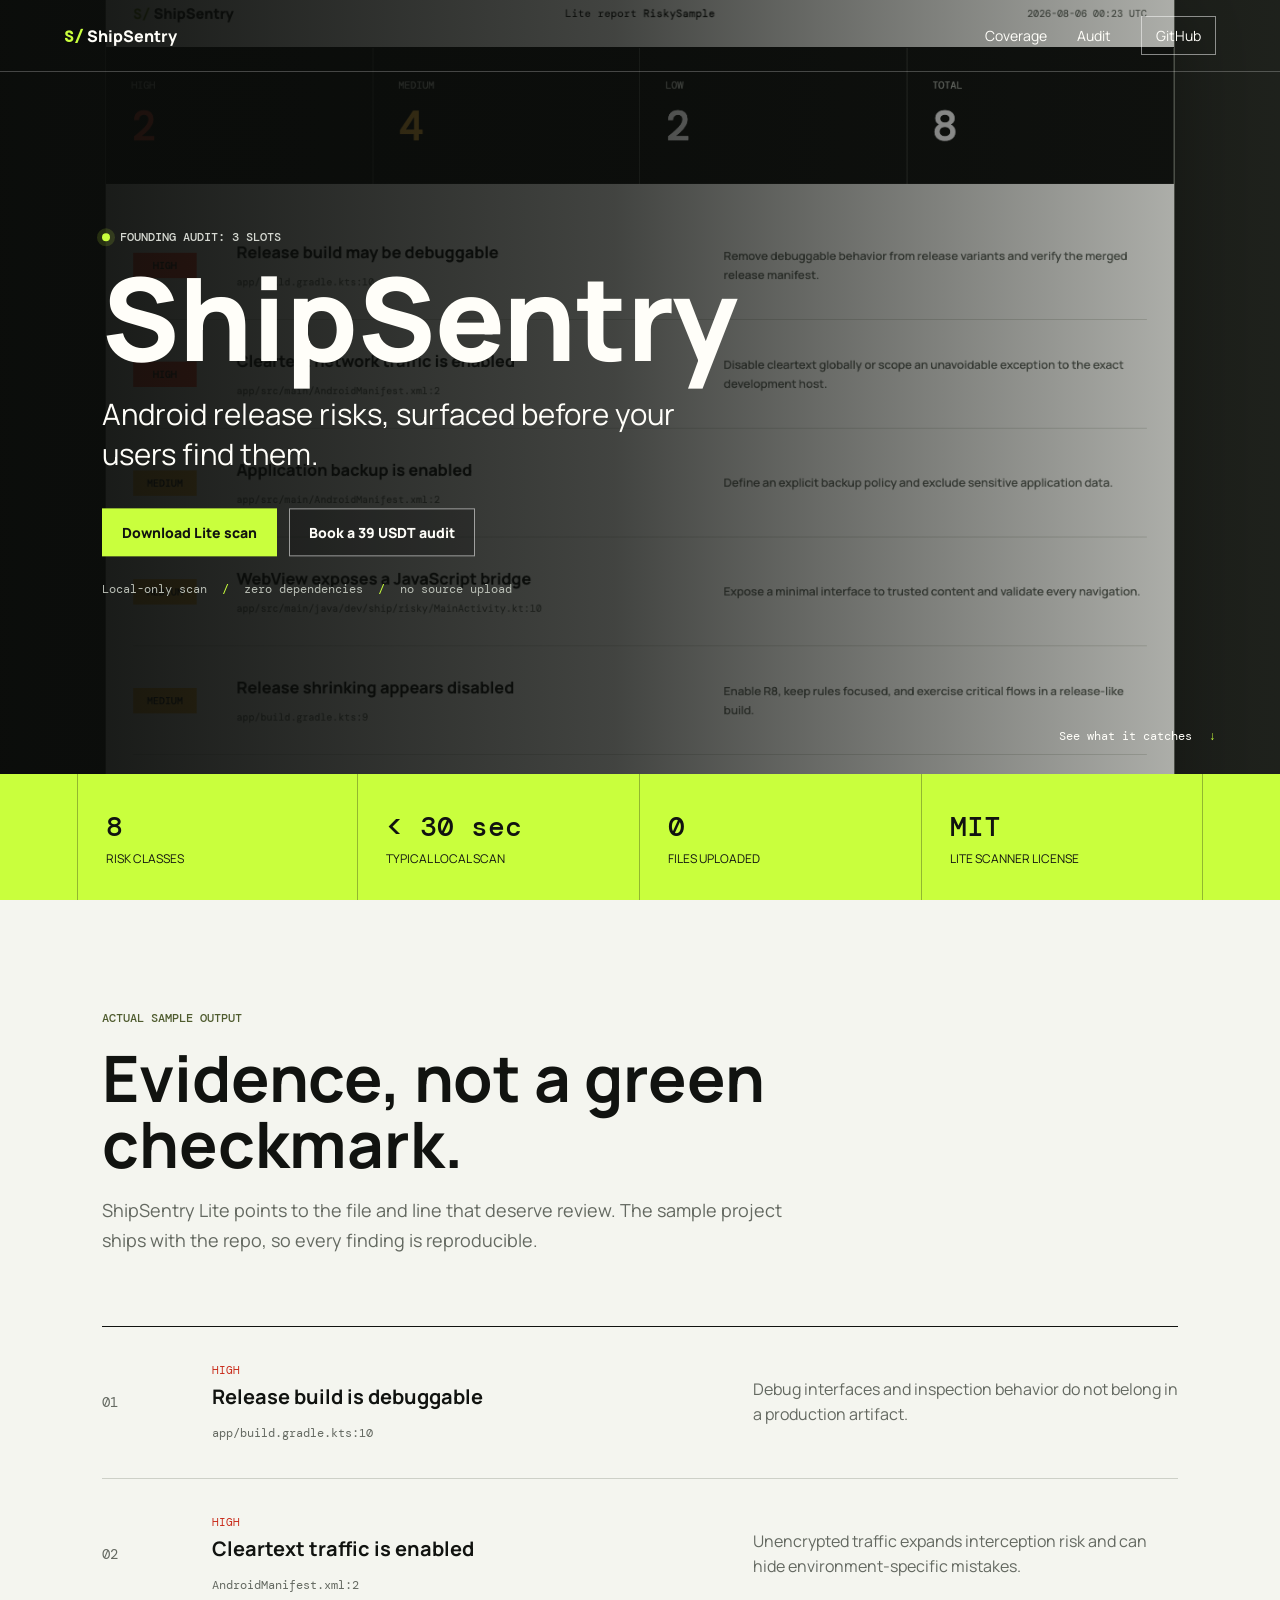
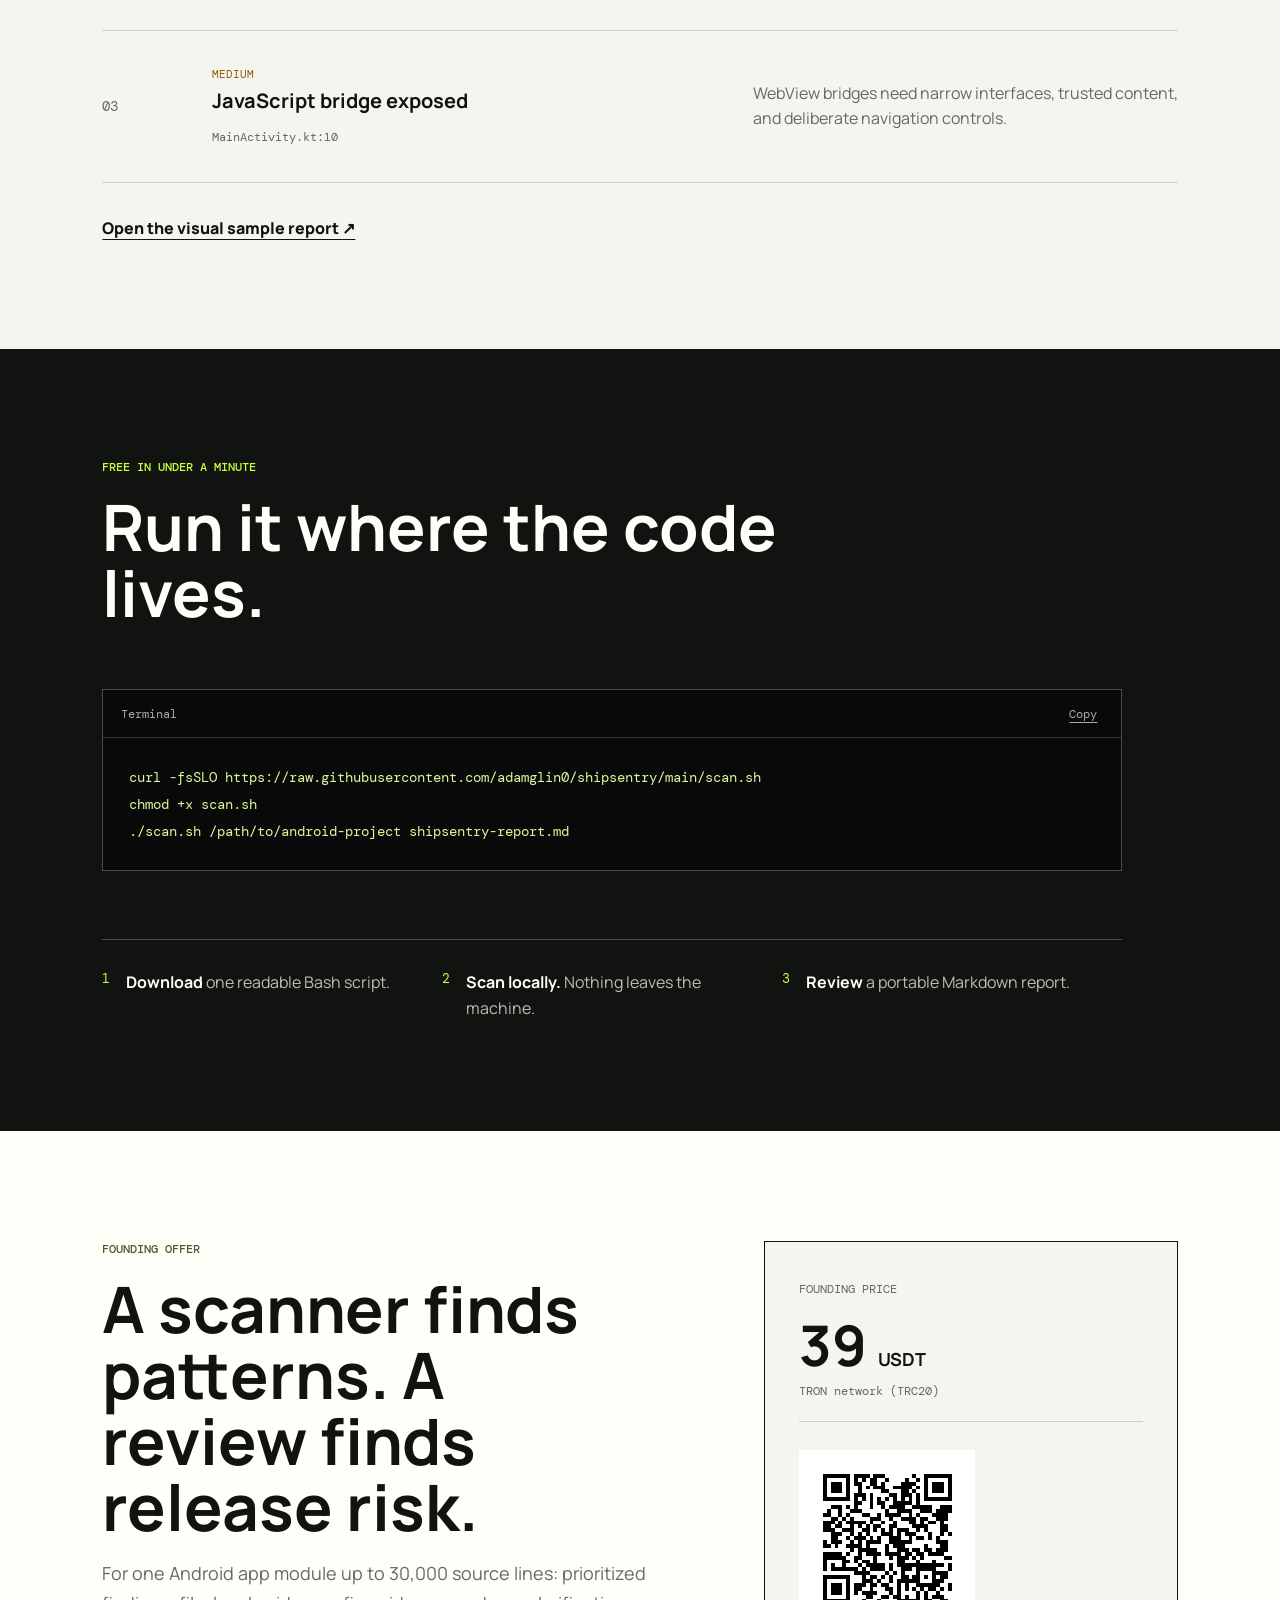
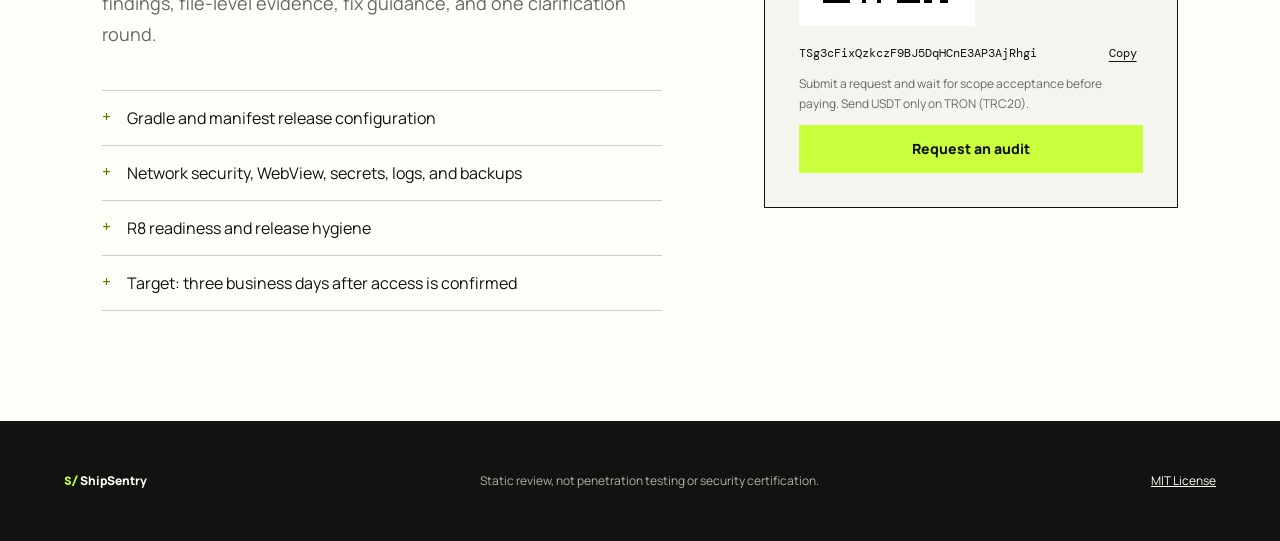
==== index.html @ 7d278078 "Launch ShipSentry Android release scanner" ====
<!DOCTYPE html>
<html lang="en">
<head>
  <meta charset="utf-8">
  <meta name="viewport" content="width=device-width, initial-scale=1">
  <meta name="description" content="ShipSentry catches common Android release risks before they reach production.">
  <meta property="og:title" content="ShipSentry Android Release Audit">
  <meta property="og:description" content="Run the free local scan. Get a human-reviewed founding audit for 39 USDT.">
  <meta property="og:image" content="assets/hero-report.png">
  <title>ShipSentry | Android release audit</title>
  <link rel="icon" href="assets/tron-address-qr.png">
  <link rel="preconnect" href="https://fonts.googleapis.com">
  <link rel="preconnect" href="https://fonts.gstatic.com" crossorigin>
  <link href="https://fonts.googleapis.com/css2?family=DM+Mono:wght@400;500&family=Manrope:wght@400;600;700;800&display=swap" rel="stylesheet">
  <link rel="stylesheet" href="styles.css">
</head>
<body>
  <header class="site-header">
    <a class="wordmark" href="#top" aria-label="ShipSentry home"><span aria-hidden="true">S/</span> ShipSentry</a>
    <nav aria-label="Main navigation">
      <a href="#findings">Coverage</a>
      <a href="#audit">Audit</a>
      <a class="nav-cta" href="https://github.com/adamglin0/shipsentry">GitHub</a>
    </nav>
  </header>

  <main id="top">
    <section class="hero" aria-labelledby="hero-title">
      <div class="hero-media" aria-hidden="true"></div>
      <div class="hero-shade" aria-hidden="true"></div>
      <div class="hero-content">
        <p class="status"><span></span> Founding audit: 3 slots</p>
        <h1 id="hero-title">ShipSentry</h1>
        <p class="hero-copy">Android release risks, surfaced before your users find them.</p>
        <div class="hero-actions">
          <a class="button primary" href="scan.sh" download>Download Lite scan</a>
          <a class="button secondary" href="#audit">Book a 39 USDT audit</a>
        </div>
        <p class="trust-line">Local-only scan <span>/</span> zero dependencies <span>/</span> no source upload</p>
      </div>
      <a class="scroll-cue" href="#findings">See what it catches <span aria-hidden="true">↓</span></a>
    </section>

    <section class="proof-band" aria-label="Product summary">
      <div><strong>8</strong><span>risk classes</span></div>
      <div><strong>&lt; 30 sec</strong><span>typical local scan</span></div>
      <div><strong>0</strong><span>files uploaded</span></div>
      <div><strong>MIT</strong><span>Lite scanner license</span></div>
    </section>

    <section class="findings" id="findings">
      <div class="section-heading">
        <p class="eyebrow">Actual sample output</p>
        <h2>Evidence, not a green checkmark.</h2>
        <p>ShipSentry Lite points to the file and line that deserve review. The sample project ships with the repo, so every finding is reproducible.</p>
      </div>
      <div class="finding-list">
        <article class="finding critical">
          <div class="finding-index">01</div>
          <div><p class="severity">High</p><h3>Release build is debuggable</h3><code>app/build.gradle.kts:10</code></div>
          <p>Debug interfaces and inspection behavior do not belong in a production artifact.</p>
        </article>
        <article class="finding critical">
          <div class="finding-index">02</div>
          <div><p class="severity">High</p><h3>Cleartext traffic is enabled</h3><code>AndroidManifest.xml:2</code></div>
          <p>Unencrypted traffic expands interception risk and can hide environment-specific mistakes.</p>
        </article>
        <article class="finding warning">
          <div class="finding-index">03</div>
          <div><p class="severity">Medium</p><h3>JavaScript bridge exposed</h3><code>MainActivity.kt:10</code></div>
          <p>WebView bridges need narrow interfaces, trusted content, and deliberate navigation controls.</p>
        </article>
      </div>
      <a class="text-link" href="report.html">Open the visual sample report <span aria-hidden="true">↗</span></a>
    </section>

    <section class="workflow" aria-labelledby="workflow-title">
      <div class="section-heading">
        <p class="eyebrow">Free in under a minute</p>
        <h2 id="workflow-title">Run it where the code lives.</h2>
      </div>
      <div class="command-block">
        <div class="command-top"><span>Terminal</span><button id="copy-command" type="button" aria-label="Copy scan command">Copy</button></div>
        <pre><code id="install-command">curl -fsSLO https://raw.githubusercontent.com/adamglin0/shipsentry/main/scan.sh
chmod +x scan.sh
./scan.sh /path/to/android-project shipsentry-report.md</code></pre>
      </div>
      <section class="steps" aria-label="Scan process">
        <div><span>1</span><p><strong>Download</strong> one readable Bash script.</p></div>
        <div><span>2</span><p><strong>Scan locally.</strong> Nothing leaves the machine.</p></div>
        <div><span>3</span><p><strong>Review</strong> a portable Markdown report.</p></div>
      </section>
    </section>

    <section class="audit" id="audit" aria-labelledby="audit-title">
      <div class="audit-copy">
        <p class="eyebrow">Founding offer</p>
        <h2 id="audit-title">A scanner finds patterns. A review finds release risk.</h2>
        <p>For one Android app module up to 30,000 source lines: prioritized findings, file-level evidence, fix guidance, and one clarification round.</p>
        <ul>
          <li>Gradle and manifest release configuration</li>
          <li>Network security, WebView, secrets, logs, and backups</li>
          <li>R8 readiness and release hygiene</li>
          <li>Target: three business days after access is confirmed</li>
        </ul>
      </div>
      <div class="checkout">
        <div class="price"><span>Founding price</span><strong>39 <small>USDT</small></strong><p>TRON network (TRC20)</p></div>
        <img src="assets/tron-address-qr.png" width="176" height="176" alt="QR code for the ShipSentry TRON payment address">
        <div class="address-row"><code id="wallet-address">TSg3cFixQzkczF9BJ5DqHCnE3AP3AjRhgi</code><button id="copy-wallet" type="button" aria-label="Copy TRON address">Copy</button></div>
        <p class="payment-warning">Submit a request and wait for scope acceptance before paying. Send USDT only on TRON (TRC20).</p>
        <a class="button primary full" href="https://github.com/adamglin0/shipsentry/issues/new?template=audit-request.yml">Request an audit</a>
      </div>
    </section>
  </main>

  <footer>
    <a class="wordmark" href="#top"><span aria-hidden="true">S/</span> ShipSentry</a>
    <p>Static review, not penetration testing or security certification.</p>
    <a href="https://github.com/adamglin0/shipsentry/blob/main/LICENSE">MIT License</a>
  </footer>

  <script src="script.js"></script>
</body>
</html>
---- styles.css ----
:root {
  --ink: #111310;
  --paper: #f4f5ef;
  --white: #fffef9;
  --lime: #c9ff3d;
  --red: #ff4d35;
  --amber: #f2b63d;
  --muted: #646961;
  --line: #cdd0c7;
  --mono: "DM Mono", monospace;
  --sans: "Manrope", sans-serif;
}

* { box-sizing: border-box; }
html { scroll-behavior: smooth; }
body { margin: 0; color: var(--ink); background: var(--paper); font-family: var(--sans); }
a { color: inherit; }
button, a { -webkit-tap-highlight-color: transparent; }
button { font: inherit; }

.site-header {
  position: absolute;
  z-index: 10;
  top: 0;
  left: 0;
  width: 100%;
  height: 72px;
  padding: 0 clamp(20px, 5vw, 72px);
  display: flex;
  justify-content: space-between;
  align-items: center;
  color: var(--white);
  border-bottom: 1px solid rgba(255,255,255,.24);
}
.wordmark { text-decoration: none; font-weight: 800; }
.wordmark span { color: var(--lime); font-family: var(--mono); }
nav { display: flex; gap: 30px; align-items: center; font-size: 14px; }
nav a { text-decoration: none; }
.nav-cta { border: 1px solid rgba(255,255,255,.5); padding: 9px 14px; }

.hero {
  min-height: 720px;
  height: min(86vh, 860px);
  position: relative;
  color: var(--white);
  overflow: hidden;
}
.hero-media, .hero-shade { position: absolute; inset: 0; }
.hero-media { background: url("assets/hero-report.png") center 40% / cover no-repeat; transform: scale(1.02); }
.hero-shade { background: linear-gradient(90deg, rgba(10,12,10,.97) 0%, rgba(10,12,10,.76) 48%, rgba(10,12,10,.22) 100%); }
.hero-content { position: absolute; z-index: 2; left: clamp(20px, 8vw, 120px); top: 50%; width: min(680px, calc(100% - 40px)); transform: translateY(-43%); }
.status, .eyebrow { font: 500 12px/1.4 var(--mono); text-transform: uppercase; }
.status { color: #d6d9d2; display: flex; align-items: center; gap: 10px; }
.status span { width: 8px; height: 8px; background: var(--lime); border-radius: 50%; box-shadow: 0 0 0 5px rgba(201,255,61,.14); }
h1 { margin: 22px 0 12px; font-size: clamp(64px, 9vw, 132px); line-height: .86; font-weight: 800; letter-spacing: 0; }
.hero-copy { max-width: 600px; margin: 28px 0 34px; font-size: clamp(21px, 2.3vw, 31px); line-height: 1.35; }
.hero-actions { display: flex; gap: 12px; flex-wrap: wrap; }
.button { min-height: 48px; padding: 13px 19px; display: inline-flex; align-items: center; justify-content: center; font-weight: 800; font-size: 14px; text-decoration: none; border: 1px solid transparent; }
.button.primary { color: var(--ink); background: var(--lime); }
.button.primary:hover { background: #ddff84; }
.button.secondary { color: var(--white); border-color: rgba(255,255,255,.55); background: rgba(10,12,10,.24); }
.trust-line { margin-top: 24px; color: #b9beb5; font: 12px/1.6 var(--mono); }
.trust-line span { color: var(--lime); margin: 0 8px; }
.scroll-cue { position: absolute; z-index: 2; right: clamp(20px, 5vw, 72px); bottom: 30px; font: 12px var(--mono); color: var(--white); text-decoration: none; }
.scroll-cue span { color: var(--lime); margin-left: 10px; }

.proof-band { min-height: 126px; background: var(--lime); display: grid; grid-template-columns: repeat(4, 1fr); padding: 0 clamp(20px, 6vw, 96px); }
.proof-band div { display: flex; flex-direction: column; justify-content: center; border-right: 1px solid rgba(17,19,16,.3); padding: 20px 28px; }
.proof-band div:first-child { border-left: 1px solid rgba(17,19,16,.3); }
.proof-band strong { font: 500 28px var(--mono); }
.proof-band span { margin-top: 5px; font-size: 12px; text-transform: uppercase; }

.findings, .workflow, .audit { padding: 110px clamp(20px, 8vw, 120px); }
.section-heading { max-width: 760px; }
.eyebrow { color: #4f5c2f; margin: 0 0 18px; }
h2 { margin: 0; max-width: 820px; font-size: clamp(38px, 5vw, 68px); line-height: 1.03; letter-spacing: 0; }
.section-heading > p:last-child { max-width: 680px; color: var(--muted); font-size: 18px; line-height: 1.7; }
.finding-list { margin-top: 70px; border-top: 1px solid var(--ink); }
.finding { display: grid; grid-template-columns: 80px minmax(260px, 1.2fr) 1fr; gap: 30px; align-items: center; min-height: 152px; border-bottom: 1px solid var(--line); }
.finding-index { font: 14px var(--mono); color: var(--muted); }
.finding .severity { margin: 0 0 6px; font: 11px var(--mono); text-transform: uppercase; }
.critical .severity { color: #c82918; }
.warning .severity { color: #8a6000; }
.finding h3 { margin: 0 0 10px; font-size: 20px; }
.finding code, .address-row code { font: 12px var(--mono); color: var(--muted); overflow-wrap: anywhere; }
.finding > p { color: var(--muted); line-height: 1.6; }
.text-link { display: inline-block; margin-top: 34px; font-weight: 800; text-underline-offset: 5px; }

.workflow { background: var(--ink); color: var(--white); }
.workflow .eyebrow { color: var(--lime); }
.command-block { max-width: 1020px; margin-top: 64px; border: 1px solid #4a4d47; background: #080908; }
.command-top { height: 48px; padding: 0 18px; display: flex; justify-content: space-between; align-items: center; color: #a8ada4; border-bottom: 1px solid #343732; font: 12px var(--mono); }
.command-top button, .address-row button { color: inherit; background: transparent; border: 0; cursor: pointer; font: 12px var(--mono); text-decoration: underline; text-underline-offset: 4px; }
pre { margin: 0; padding: 26px; overflow-x: auto; }
pre code { color: #d9f99d; font: 14px/1.9 var(--mono); }
.steps { max-width: 1020px; display: grid; grid-template-columns: repeat(3, 1fr); border-top: 1px solid #4a4d47; margin-top: 68px; }
.steps div { display: flex; gap: 16px; padding: 30px 20px 0 0; }
.steps span { color: var(--lime); font: 13px var(--mono); }
.steps p { margin: 0; color: #babfb6; line-height: 1.6; }
.steps strong { color: var(--white); }

.audit { display: grid; grid-template-columns: minmax(0, 1.15fr) minmax(320px, .85fr); gap: clamp(50px, 8vw, 130px); background: var(--white); }
.audit-copy > p:not(.eyebrow) { max-width: 690px; color: var(--muted); line-height: 1.7; font-size: 18px; }
.audit-copy ul { list-style: none; padding: 0; margin: 40px 0 0; border-top: 1px solid var(--line); }
.audit-copy li { padding: 16px 0 16px 25px; border-bottom: 1px solid var(--line); position: relative; }
.audit-copy li::before { content: "+"; position: absolute; left: 0; color: #5d7d00; font: 15px var(--mono); }
.checkout { align-self: start; padding: 34px; border: 1px solid var(--ink); background: var(--paper); }
.price { border-bottom: 1px solid var(--line); margin-bottom: 28px; padding-bottom: 22px; }
.price > span { font: 12px var(--mono); text-transform: uppercase; color: var(--muted); }
.price strong { display: block; margin: 8px 0 0; font-size: 56px; }
.price small { font-size: 18px; }
.price p { margin: 0; color: var(--muted); font: 12px var(--mono); }
.checkout img { display: block; width: 176px; height: 176px; image-rendering: pixelated; border: 8px solid white; }
.address-row { margin-top: 18px; display: flex; gap: 10px; align-items: center; }
.address-row code { flex: 1; color: var(--ink); }
.payment-warning { color: var(--muted); font-size: 12px; line-height: 1.6; }
.button.full { width: 100%; }

footer { min-height: 120px; padding: 28px clamp(20px, 5vw, 72px); display: flex; justify-content: space-between; align-items: center; gap: 24px; background: var(--ink); color: var(--white); font-size: 12px; }
footer p { color: #aeb3aa; }

@media (max-width: 760px) {
  .site-header { height: 62px; }
  nav a:not(.nav-cta) { display: none; }
  .hero { height: 780px; min-height: 0; }
  .hero-shade { background: linear-gradient(180deg, rgba(10,12,10,.73), rgba(10,12,10,.96) 72%); }
  .hero-content { top: 48%; transform: translateY(-35%); }
  h1 { font-size: 64px; }
  .hero-copy { font-size: 21px; }
  .hero-actions { align-items: stretch; flex-direction: column; max-width: 330px; }
  .trust-line { max-width: 330px; }
  .scroll-cue { display: none; }
  .proof-band { grid-template-columns: repeat(2, 1fr); padding: 0 16px; }
  .proof-band div, .proof-band div:first-child { min-height: 102px; border: 0; border-bottom: 1px solid rgba(17,19,16,.3); padding: 15px; }
  .proof-band div:nth-child(odd) { border-right: 1px solid rgba(17,19,16,.3); }
  .findings, .workflow, .audit { padding: 78px 20px; }
  .finding { grid-template-columns: 40px 1fr; gap: 12px; padding: 25px 0; }
  .finding > p { grid-column: 2; margin: 0; }
  .steps { grid-template-columns: 1fr; }
  .steps div { border-bottom: 1px solid #343732; padding-bottom: 20px; }
  .audit { grid-template-columns: 1fr; }
  .checkout { padding: 24px; }
  footer { align-items: flex-start; flex-direction: column; }
}

@media (prefers-reduced-motion: no-preference) {
  .hero-content > * { animation: reveal .6s both; }
  .hero-content > *:nth-child(2) { animation-delay: .08s; }
  .hero-content > *:nth-child(3) { animation-delay: .16s; }
  .hero-content > *:nth-child(4) { animation-delay: .24s; }
  @keyframes reveal { from { opacity: 0; transform: translateY(14px); } to { opacity: 1; transform: translateY(0); } }
}
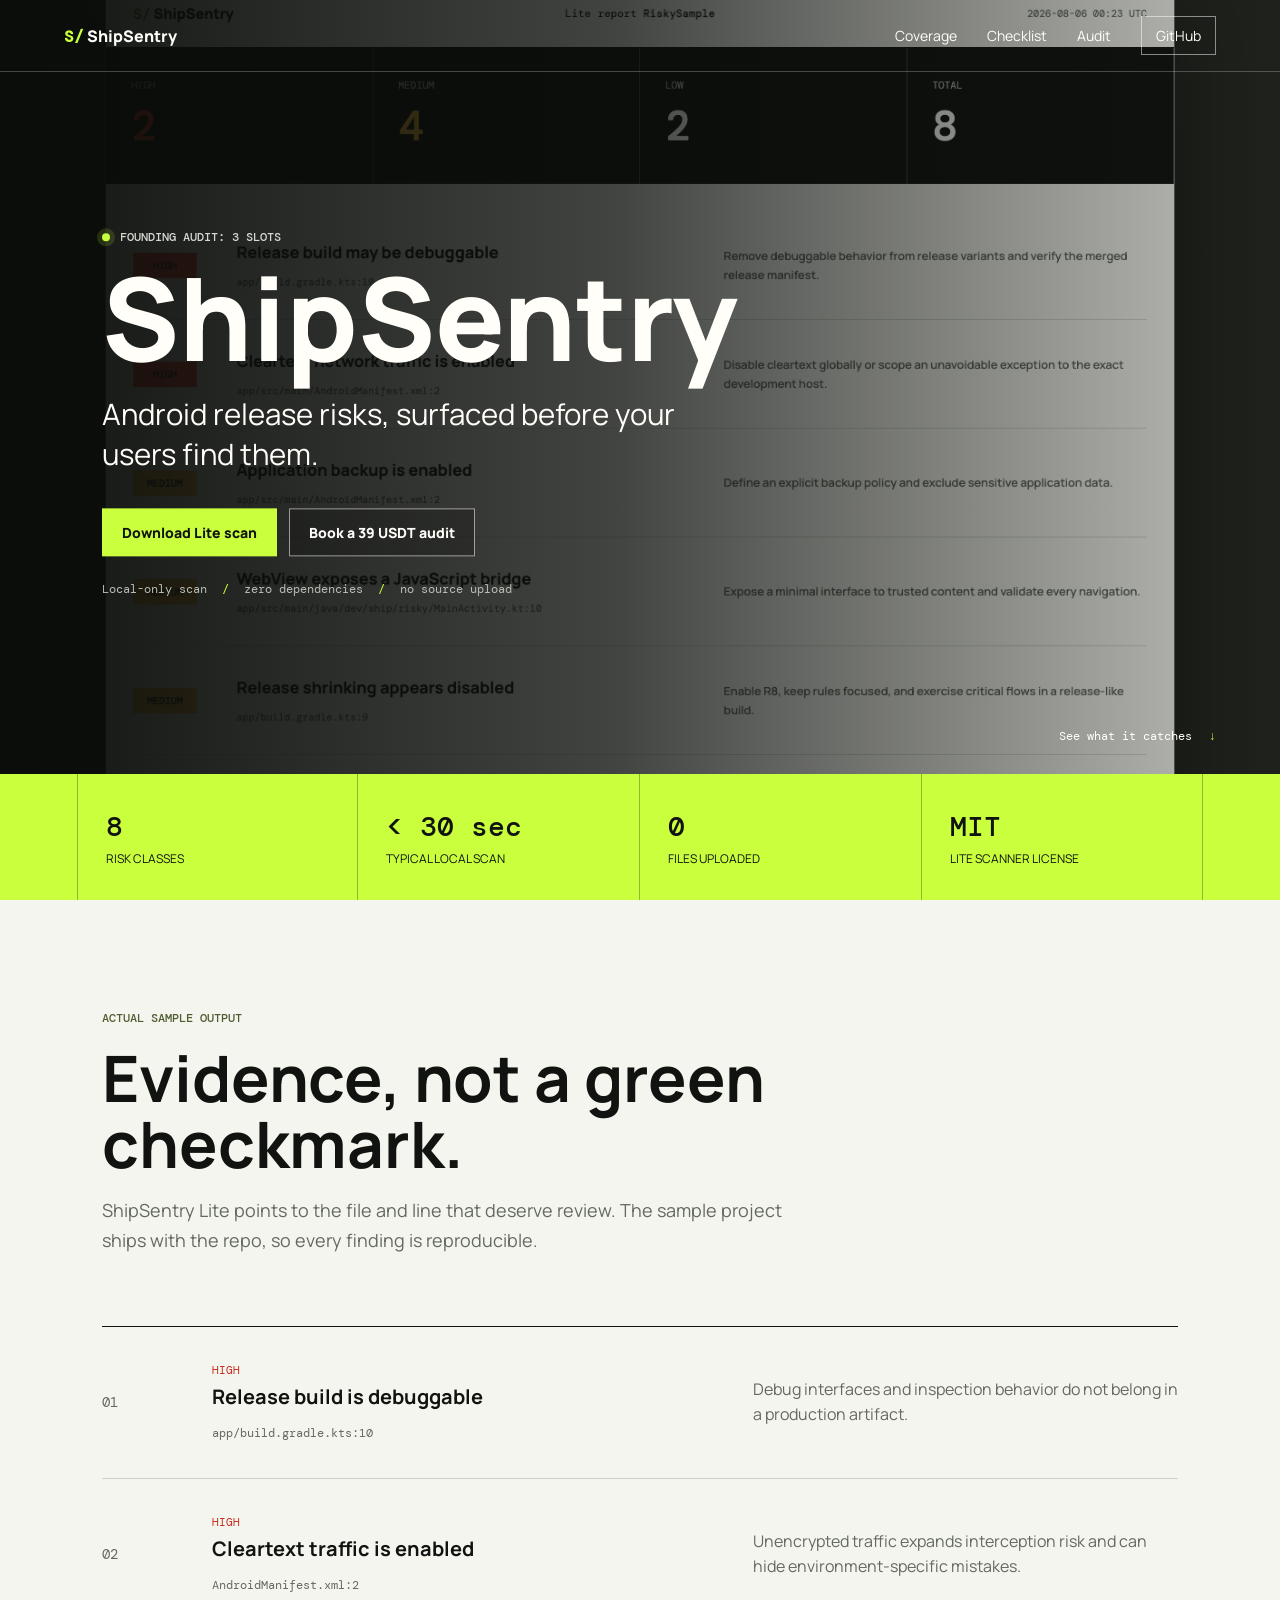
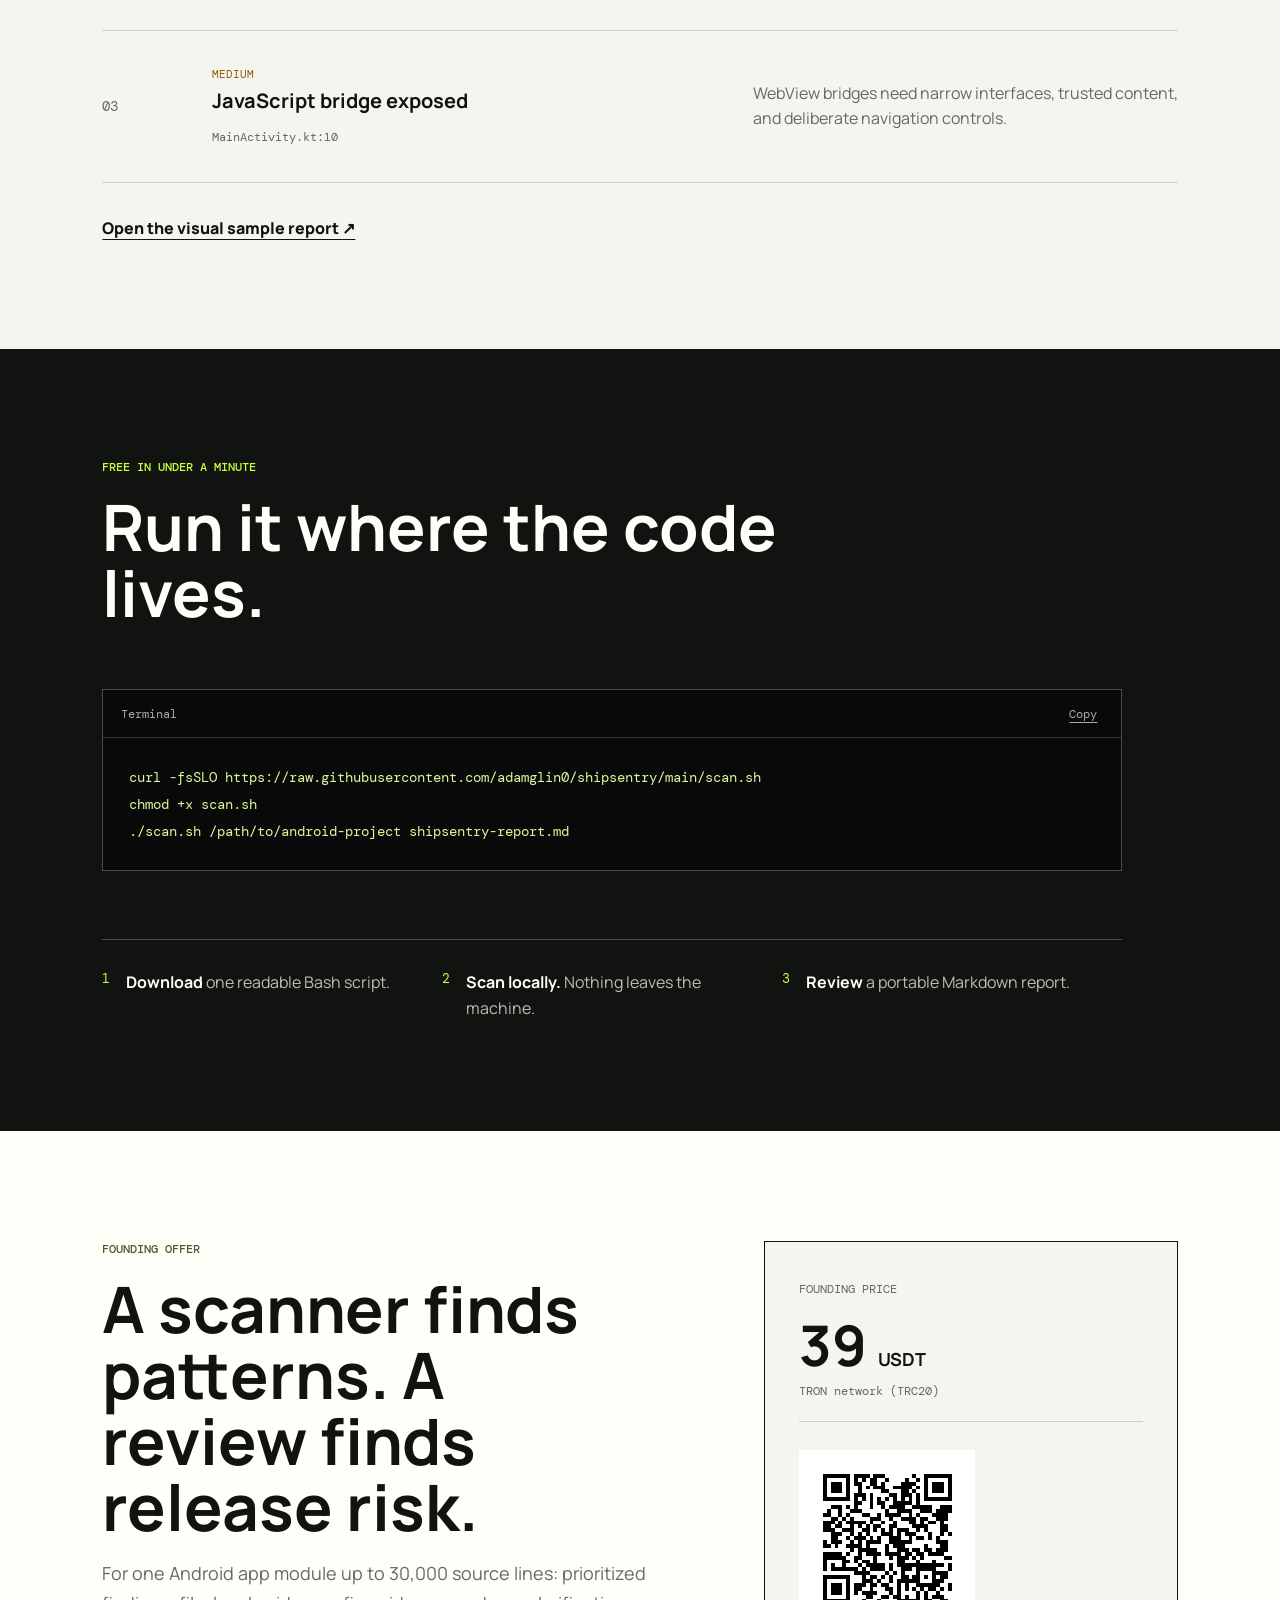
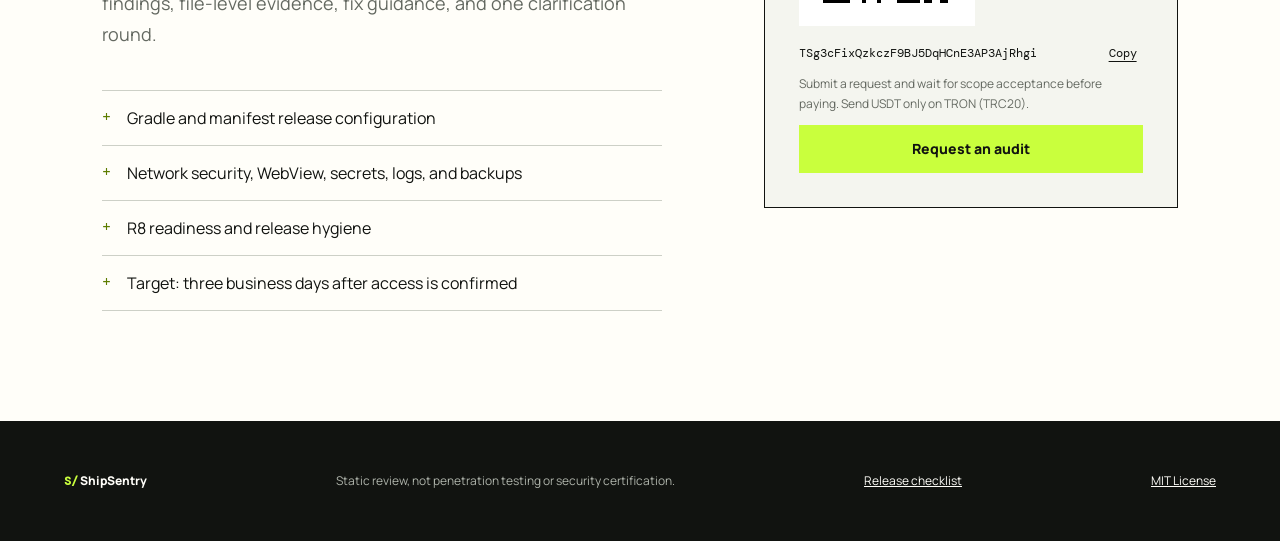
==== commit 244f8591: "Add searchable Android release checklist" ====
--- a/index.html
+++ b/index.html
@@ -19,6 +19,7 @@
     <a class="wordmark" href="#top" aria-label="ShipSentry home"><span aria-hidden="true">S/</span> ShipSentry</a>
     <nav aria-label="Main navigation">
       <a href="#findings">Coverage</a>
+      <a href="checklist.html">Checklist</a>
       <a href="#audit">Audit</a>
       <a class="nav-cta" href="https://github.com/adamglin0/shipsentry">GitHub</a>
     </nav>
@@ -117,6 +118,7 @@
   <footer>
     <a class="wordmark" href="#top"><span aria-hidden="true">S/</span> ShipSentry</a>
     <p>Static review, not penetration testing or security certification.</p>
+    <a href="checklist.html">Release checklist</a>
     <a href="https://github.com/adamglin0/shipsentry/blob/main/LICENSE">MIT License</a>
   </footer>
 
--- a/styles.css
+++ b/styles.css
@@ -119,6 +119,29 @@
 footer { min-height: 120px; padding: 28px clamp(20px, 5vw, 72px); display: flex; justify-content: space-between; align-items: center; gap: 24px; background: var(--ink); color: var(--white); font-size: 12px; }
 footer p { color: #aeb3aa; }
 
+.checklist-header { position: static; color: var(--ink); border-bottom-color: var(--line); }
+.checklist-header .nav-cta { border-color: var(--ink); }
+.checklist-intro, .checklist-list, .checklist-cta, .checklist-sources { padding: 82px clamp(20px, 8vw, 120px); }
+.checklist-intro { background: var(--ink); color: var(--white); }
+.checklist-intro .eyebrow { color: var(--lime); }
+.checklist-intro h1 { max-width: 950px; font-size: 72px; line-height: .98; }
+.checklist-intro > p:not(.eyebrow) { max-width: 720px; color: #c8ccc3; font-size: 20px; line-height: 1.7; }
+.checklist-intro .checklist-note { margin-top: 30px; font: 13px/1.7 var(--mono); color: #aeb3aa; }
+.checklist-list { padding-top: 48px; padding-bottom: 90px; }
+.checklist-list article { display: grid; grid-template-columns: 100px minmax(0, 1fr); gap: 30px; padding: 35px 0; border-top: 1px solid var(--line); }
+.checklist-list article:last-child { border-bottom: 1px solid var(--line); }
+.check-number { color: #648000; font: 16px var(--mono); }
+.checklist-list h2, .checklist-sources h2 { font-size: 28px; line-height: 1.2; }
+.checklist-list p { max-width: 700px; margin: 12px 0 0; color: var(--muted); line-height: 1.7; }
+.checklist-cta { display: flex; justify-content: space-between; align-items: center; gap: 40px; background: var(--lime); }
+.checklist-cta h2 { font-size: 42px; }
+.checklist-cta p:not(.eyebrow) { max-width: 650px; line-height: 1.7; }
+.checklist-cta .button { flex: 0 0 auto; background: var(--ink); color: var(--white); }
+.checklist-sources { padding-top: 60px; padding-bottom: 80px; background: var(--white); }
+.checklist-sources ul { max-width: 720px; margin: 28px 0 0; padding: 0; list-style: none; border-top: 1px solid var(--line); }
+.checklist-sources li { padding: 16px 0; border-bottom: 1px solid var(--line); }
+.checklist-sources a { font-weight: 700; text-underline-offset: 4px; }
+
 @media (max-width: 760px) {
   .site-header { height: 62px; }
   nav a:not(.nav-cta) { display: none; }
@@ -141,6 +164,10 @@
   .audit { grid-template-columns: 1fr; }
   .checkout { padding: 24px; }
   footer { align-items: flex-start; flex-direction: column; }
+  .checklist-intro, .checklist-list, .checklist-cta, .checklist-sources { padding: 62px 20px; }
+  .checklist-intro h1 { font-size: 48px; }
+  .checklist-list article { grid-template-columns: 48px minmax(0, 1fr); gap: 12px; }
+  .checklist-cta { align-items: flex-start; flex-direction: column; }
 }
 
 @media (prefers-reduced-motion: no-preference) {
@@ -150,4 +177,3 @@
   .hero-content > *:nth-child(4) { animation-delay: .24s; }
   @keyframes reveal { from { opacity: 0; transform: translateY(14px); } to { opacity: 1; transform: translateY(0); } }
 }
-
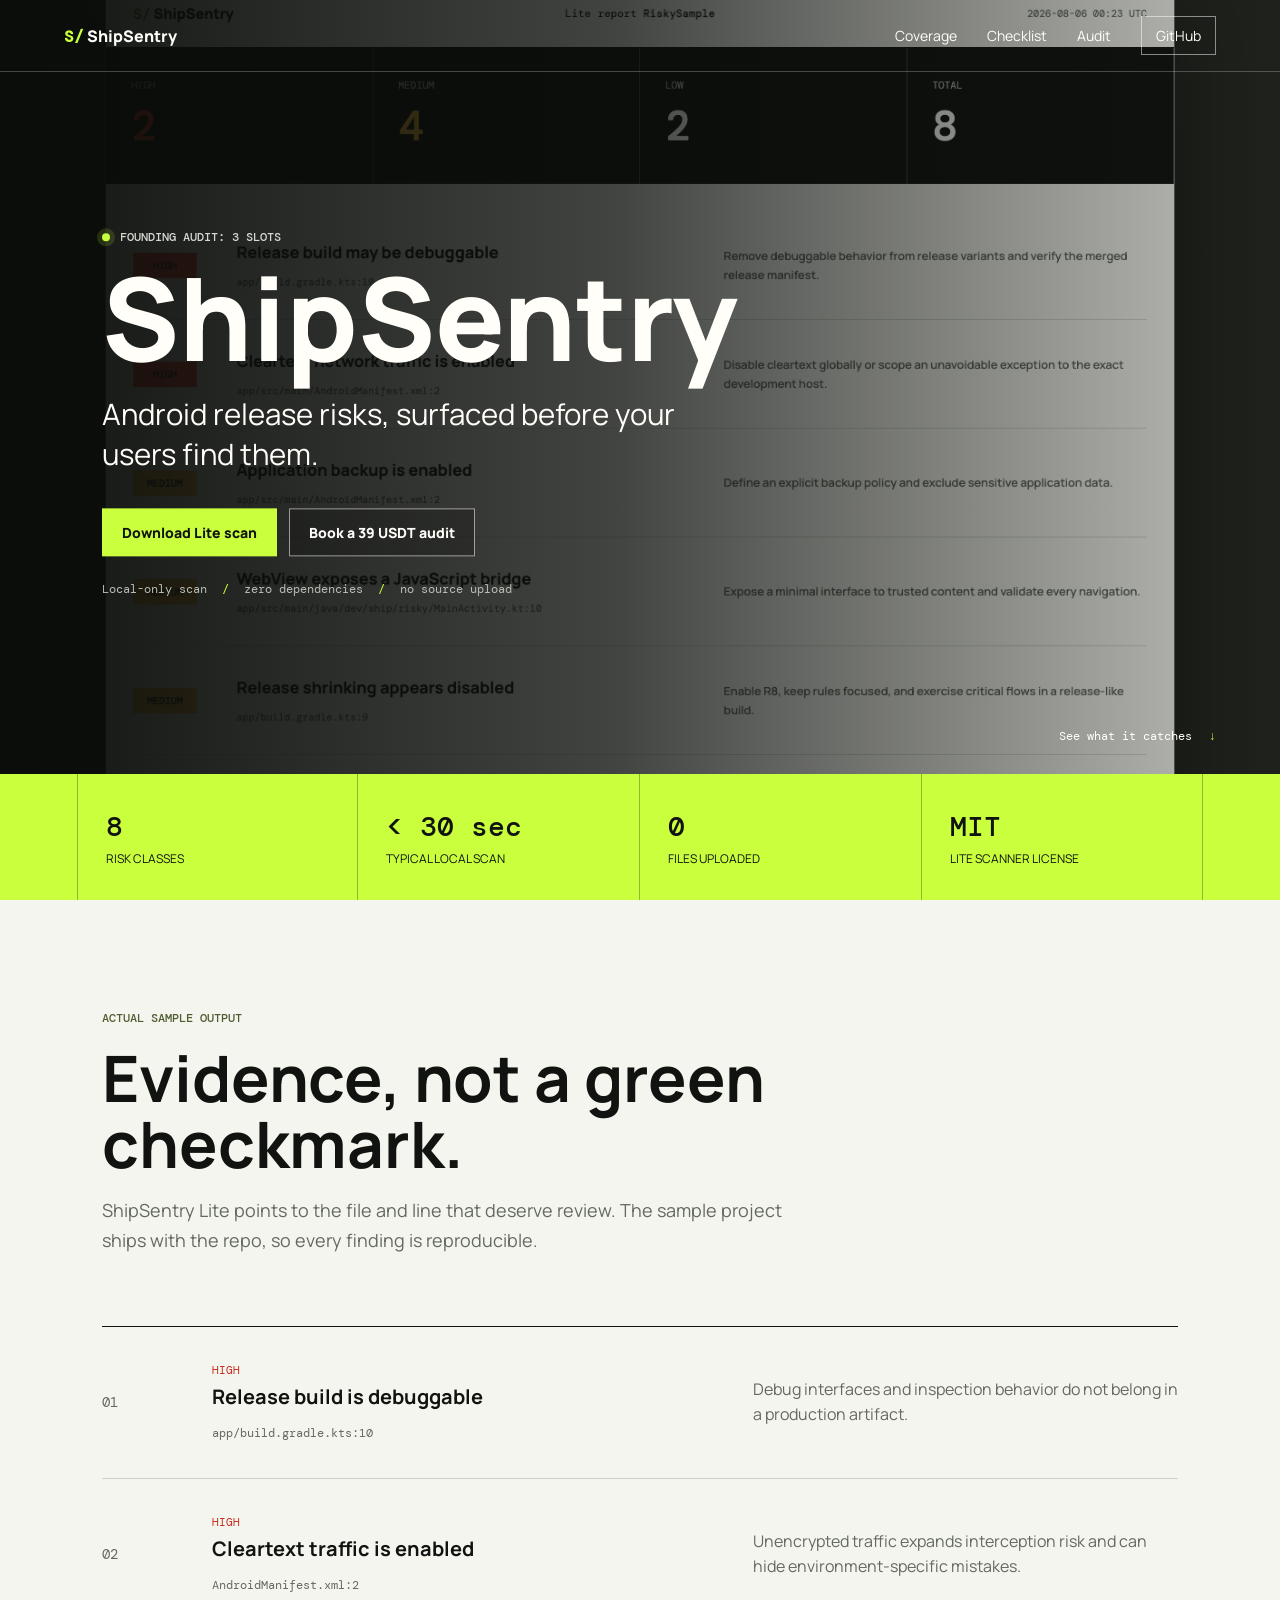
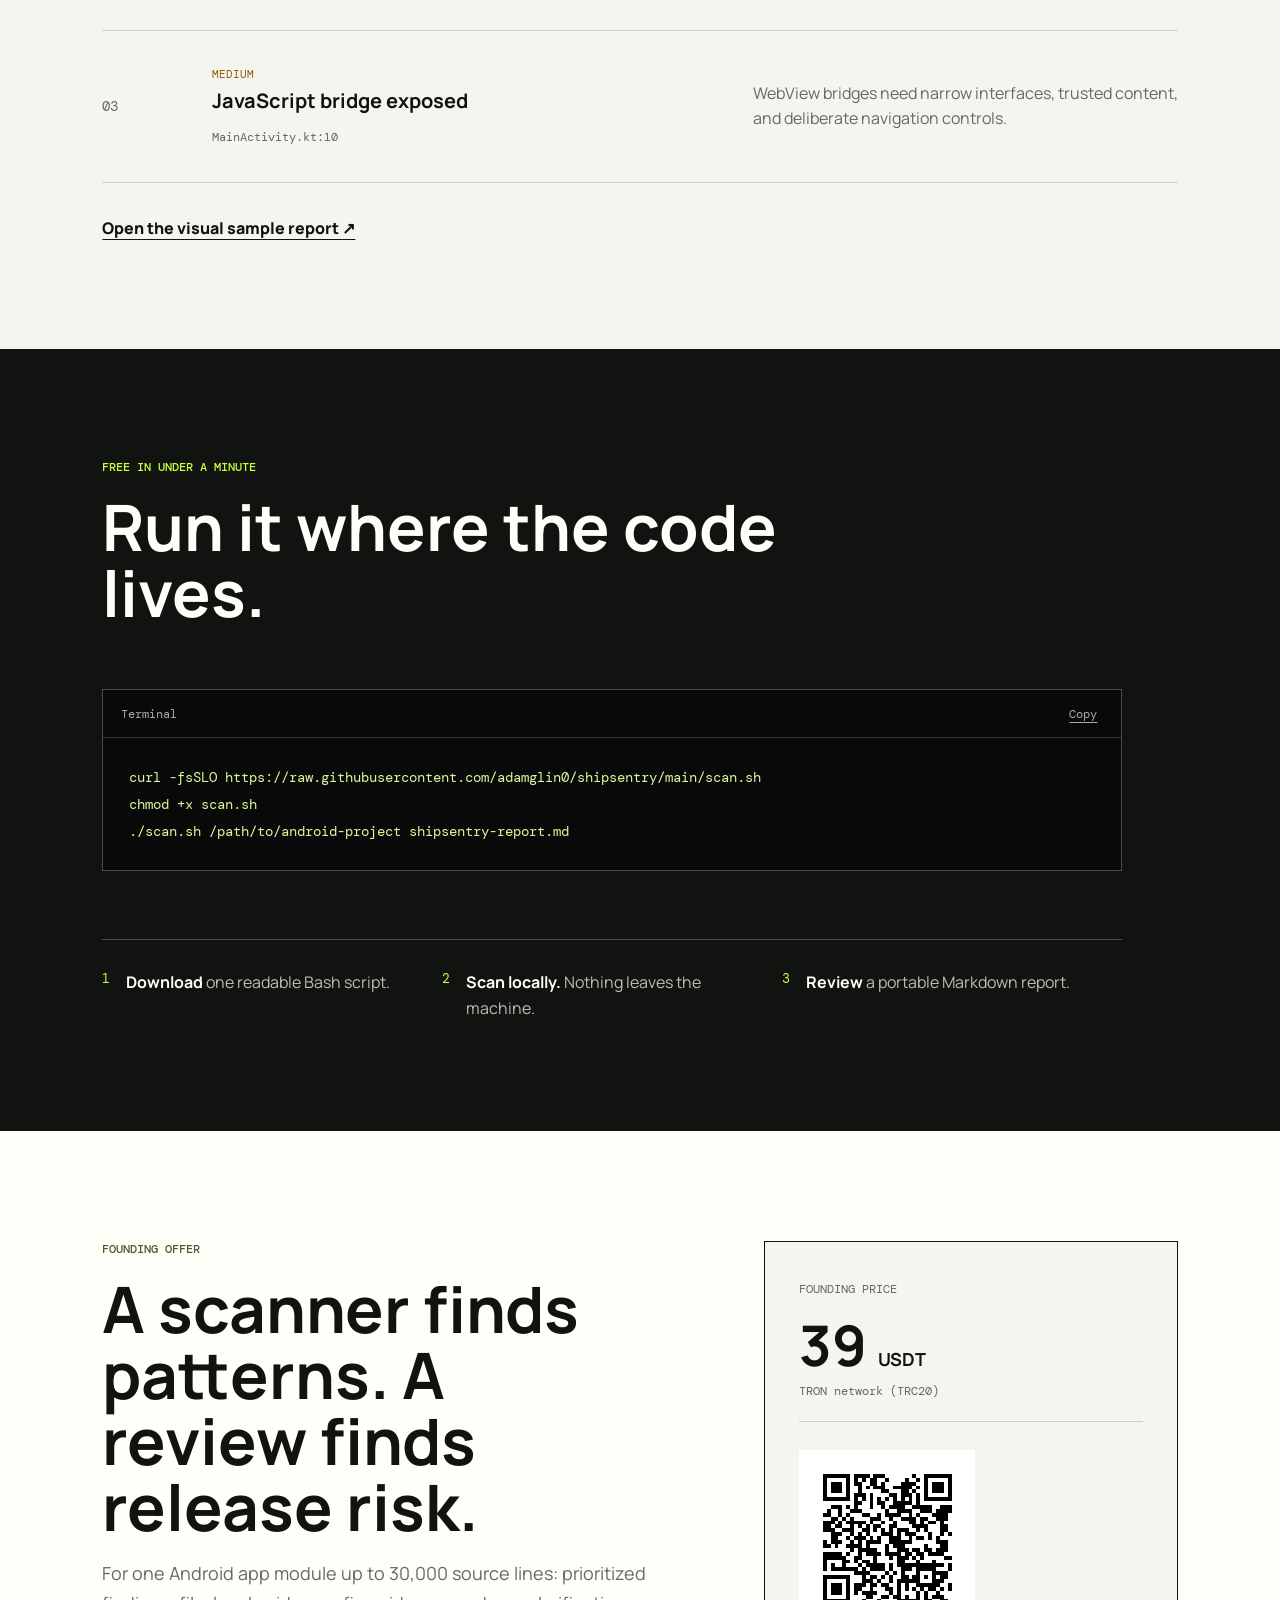
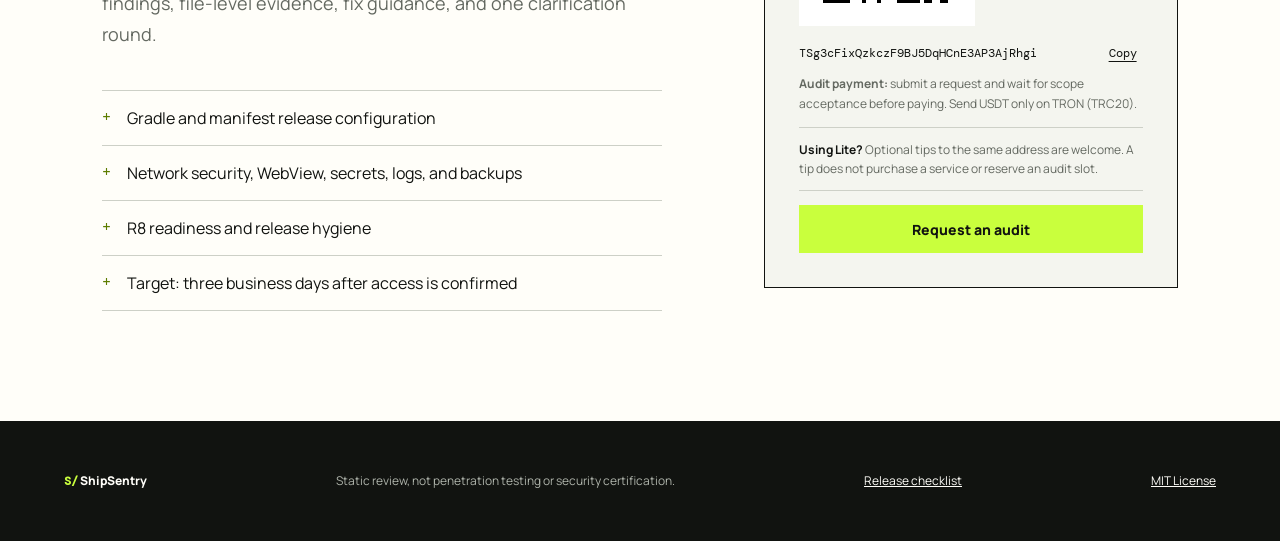
==== commit eb98c7a1: "Add voluntary support path" ====
--- a/index.html
+++ b/index.html
@@ -105,11 +105,12 @@
           <li>Target: three business days after access is confirmed</li>
         </ul>
       </div>
-      <div class="checkout">
+      <div class="checkout" id="support">
         <div class="price"><span>Founding price</span><strong>39 <small>USDT</small></strong><p>TRON network (TRC20)</p></div>
         <img src="assets/tron-address-qr.png" width="176" height="176" alt="QR code for the ShipSentry TRON payment address">
         <div class="address-row"><code id="wallet-address">TSg3cFixQzkczF9BJ5DqHCnE3AP3AjRhgi</code><button id="copy-wallet" type="button" aria-label="Copy TRON address">Copy</button></div>
-        <p class="payment-warning">Submit a request and wait for scope acceptance before paying. Send USDT only on TRON (TRC20).</p>
+        <p class="payment-warning"><strong>Audit payment:</strong> submit a request and wait for scope acceptance before paying. Send USDT only on TRON (TRC20).</p>
+        <p class="tip-note"><strong>Using Lite?</strong> Optional tips to the same address are welcome. A tip does not purchase a service or reserve an audit slot.</p>
         <a class="button primary full" href="https://github.com/adamglin0/shipsentry/issues/new?template=audit-request.yml">Request an audit</a>
       </div>
     </section>
--- a/styles.css
+++ b/styles.css
@@ -114,6 +114,8 @@
 .address-row { margin-top: 18px; display: flex; gap: 10px; align-items: center; }
 .address-row code { flex: 1; color: var(--ink); }
 .payment-warning { color: var(--muted); font-size: 12px; line-height: 1.6; }
+.tip-note { margin: 14px 0; padding: 12px 0; border-top: 1px solid var(--line); border-bottom: 1px solid var(--line); color: var(--muted); font-size: 12px; line-height: 1.6; }
+.tip-note strong { color: var(--ink); }
 .button.full { width: 100%; }
 
 footer { min-height: 120px; padding: 28px clamp(20px, 5vw, 72px); display: flex; justify-content: space-between; align-items: center; gap: 24px; background: var(--ink); color: var(--white); font-size: 12px; }
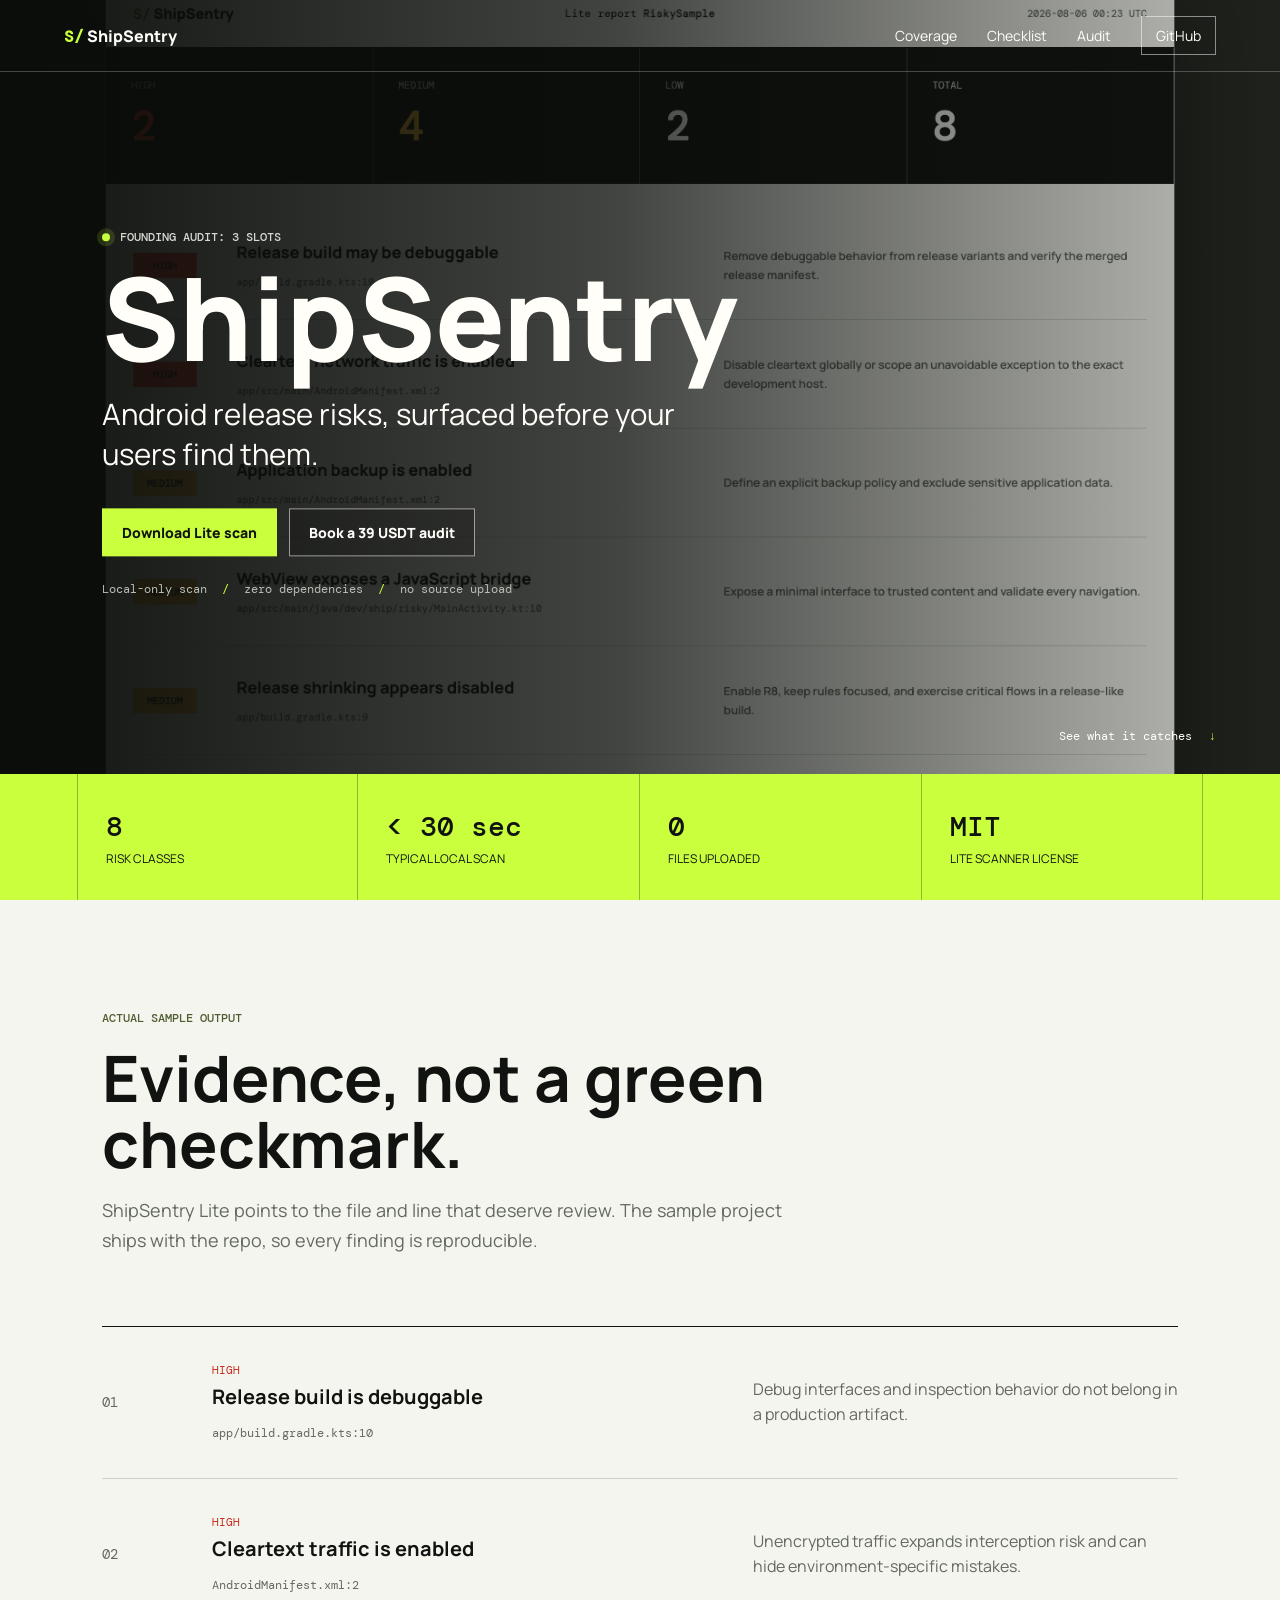
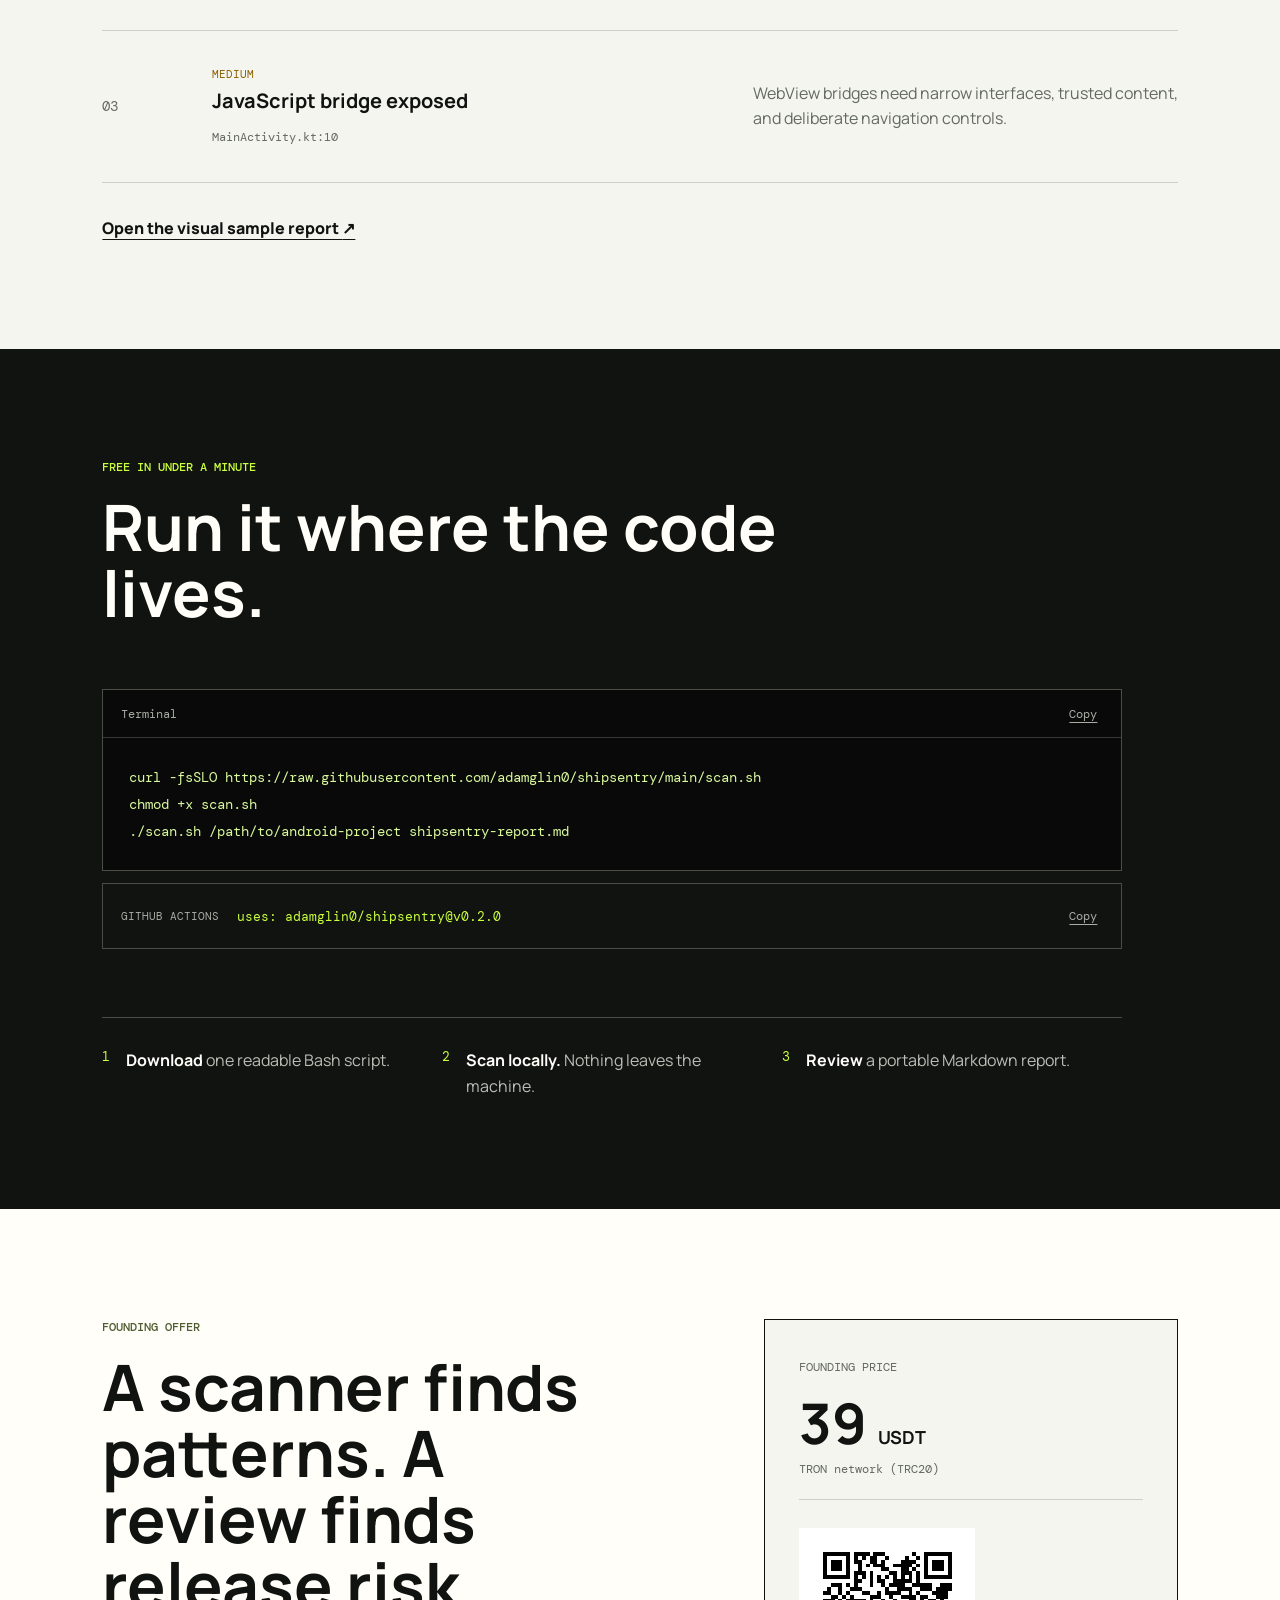
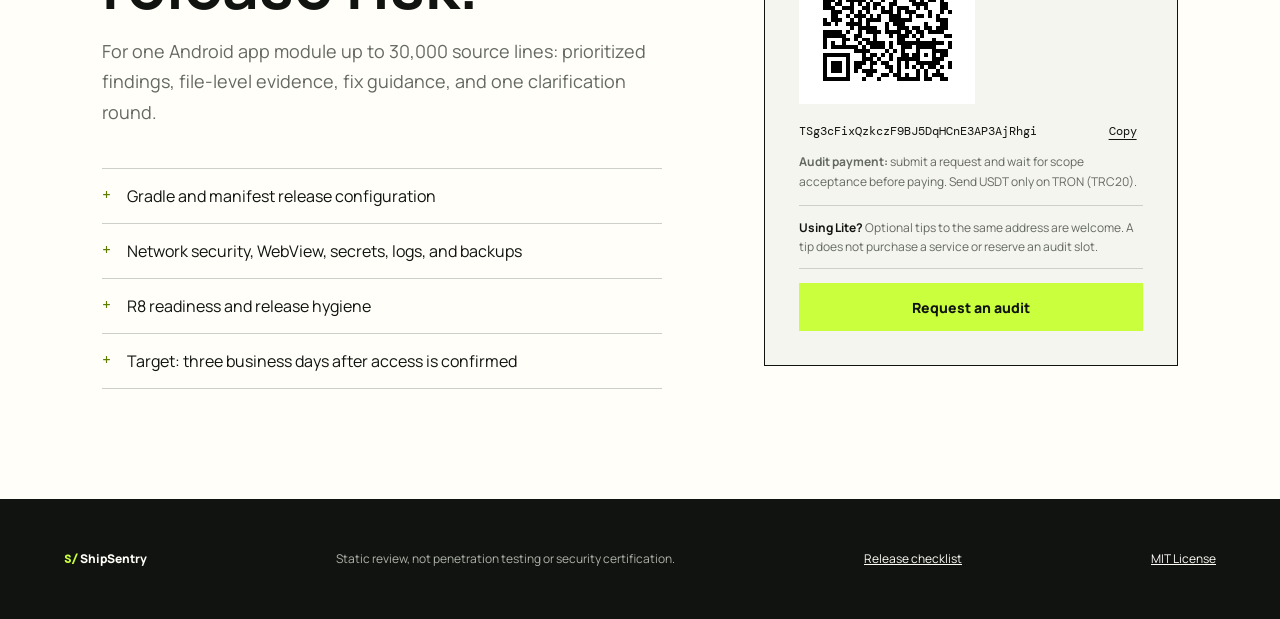
==== commit 5d0b47b2: "Expose GitHub Action on product page" ====
--- a/index.html
+++ b/index.html
@@ -86,6 +86,10 @@
 chmod +x scan.sh
 ./scan.sh /path/to/android-project shipsentry-report.md</code></pre>
       </div>
+      <div class="ci-callout">
+        <div><span>GitHub Actions</span><code id="action-command">uses: adamglin0/shipsentry@v0.2.0</code></div>
+        <button id="copy-action" type="button" aria-label="Copy GitHub Action reference">Copy</button>
+      </div>
       <section class="steps" aria-label="Scan process">
         <div><span>1</span><p><strong>Download</strong> one readable Bash script.</p></div>
         <div><span>2</span><p><strong>Scan locally.</strong> Nothing leaves the machine.</p></div>
--- a/styles.css
+++ b/styles.css
@@ -93,6 +93,11 @@
 .command-top button, .address-row button { color: inherit; background: transparent; border: 0; cursor: pointer; font: 12px var(--mono); text-decoration: underline; text-underline-offset: 4px; }
 pre { margin: 0; padding: 26px; overflow-x: auto; }
 pre code { color: #d9f99d; font: 14px/1.9 var(--mono); }
+.ci-callout { max-width: 1020px; min-height: 66px; margin-top: 12px; padding: 12px 18px; display: flex; align-items: center; justify-content: space-between; gap: 20px; border: 1px solid #4a4d47; }
+.ci-callout div { min-width: 0; display: flex; align-items: center; gap: 18px; }
+.ci-callout span { color: #a8ada4; font: 11px var(--mono); text-transform: uppercase; }
+.ci-callout code { color: var(--lime); font: 13px var(--mono); overflow-wrap: anywhere; }
+.ci-callout button { flex: 0 0 auto; color: #a8ada4; background: transparent; border: 0; cursor: pointer; font: 12px var(--mono); text-decoration: underline; text-underline-offset: 4px; }
 .steps { max-width: 1020px; display: grid; grid-template-columns: repeat(3, 1fr); border-top: 1px solid #4a4d47; margin-top: 68px; }
 .steps div { display: flex; gap: 16px; padding: 30px 20px 0 0; }
 .steps span { color: var(--lime); font: 13px var(--mono); }
@@ -162,6 +167,7 @@
   .finding { grid-template-columns: 40px 1fr; gap: 12px; padding: 25px 0; }
   .finding > p { grid-column: 2; margin: 0; }
   .steps { grid-template-columns: 1fr; }
+  .ci-callout div { align-items: flex-start; flex-direction: column; gap: 6px; }
   .steps div { border-bottom: 1px solid #343732; padding-bottom: 20px; }
   .audit { grid-template-columns: 1fr; }
   .checkout { padding: 24px; }
